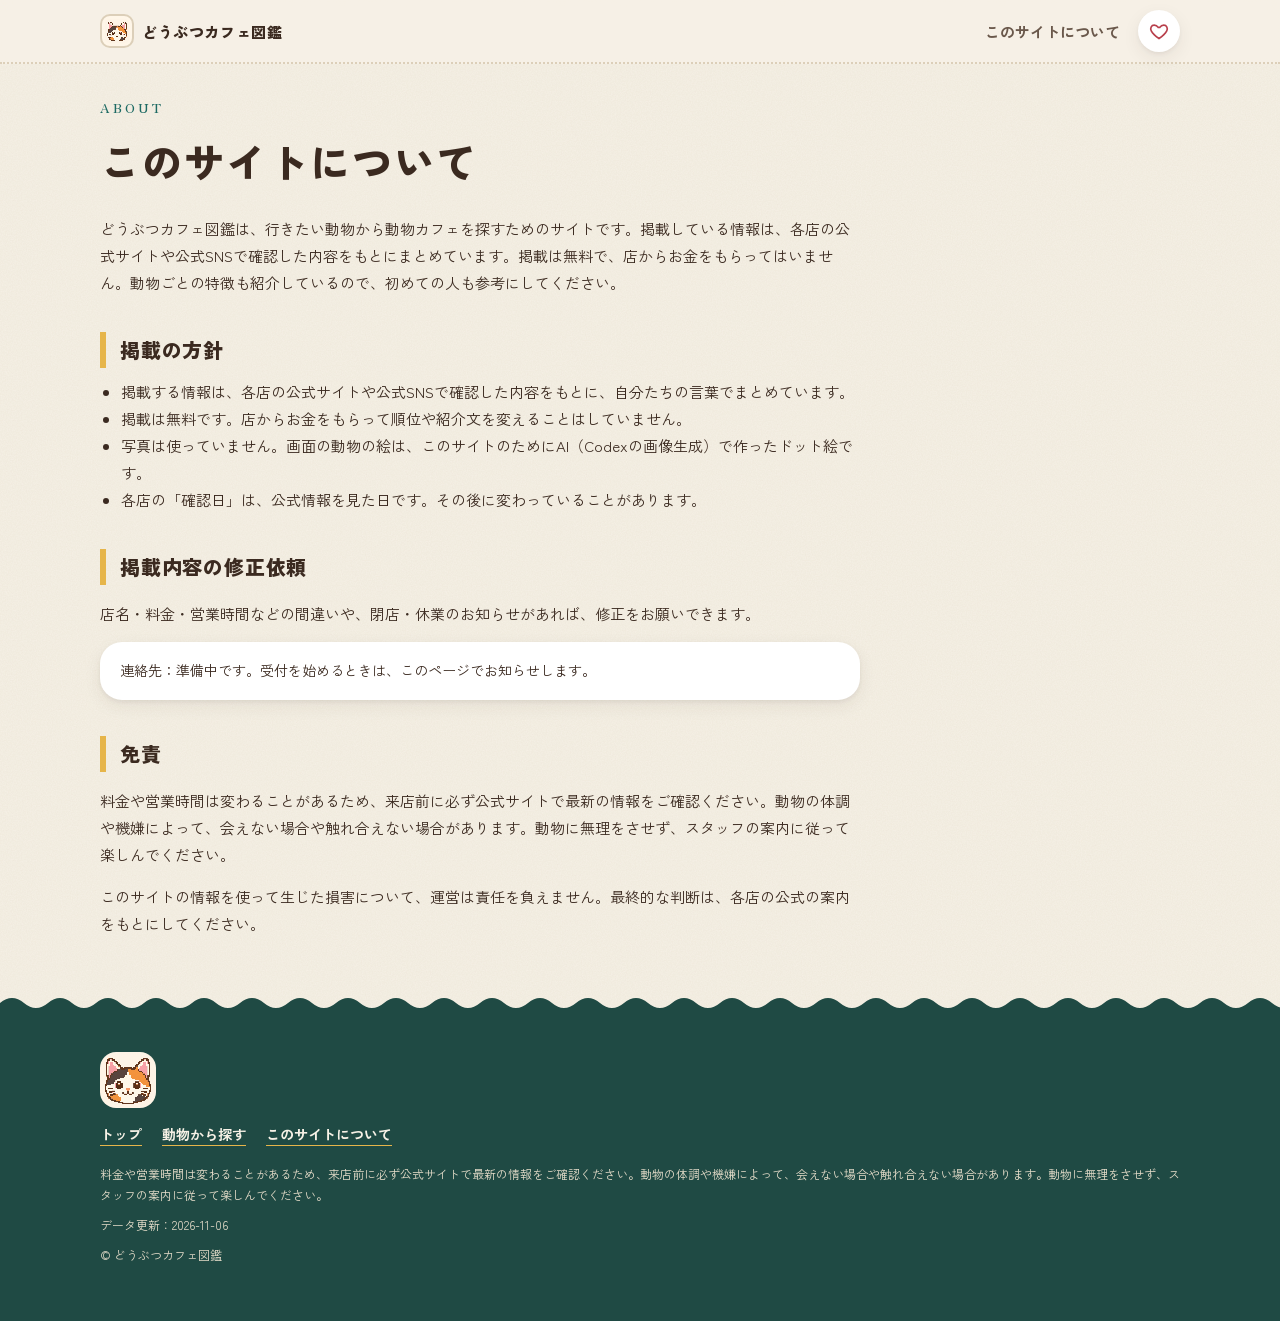
==== site/about.html @ 6e583572 "どうぶつカフェ図鑑 初回公開 Co-Authored-By: Claude Fable 5.1 <noreply@anthropic.com>" ====
<!doctype html>
<html lang="ja">
<head>
<meta charset="utf-8">
<meta name="viewport" content="width=device-width, initial-scale=1">
<title>このサイトについて | どうぶつカフェ図鑑</title>
<meta name="description" content="どうぶつカフェ図鑑の掲載方針、修正依頼のご案内、免責事項をまとめたページです。">
<meta property="og:title" content="このサイトについて | どうぶつカフェ図鑑">
<meta property="og:description" content="どうぶつカフェ図鑑の掲載方針、修正依頼のご案内、免責事項をまとめたページです。">
<meta property="og:type" content="website">
<meta property="og:image" content="img/ogp.png">
<meta property="og:locale" content="ja_JP">
<meta name="twitter:card" content="summary_large_image">
<link rel="preconnect" href="https://fonts.googleapis.com">
<link rel="preconnect" href="https://fonts.gstatic.com" crossorigin>
<link href="https://fonts.googleapis.com/css2?family=Zen+Kaku+Gothic+New:wght@400;500;700;900&family=Zen+Old+Mincho:wght@500;700&display=swap" rel="stylesheet">
<link rel="icon" href="img/favicon.svg" type="image/svg+xml">
<link rel="stylesheet" href="css/style.css">
</head>
<body data-page="about">
<div id="app"></div>
<script src="data.js"></script>
<script src="js/app.js"></script>
</body>
</html>
---- site/css/style.css ----
/* どうぶつカフェ図鑑 — 紙の質感・ドット絵・複数アクセントの見た目 */
:root{
 --paper:#F6F1E6;--mint:#E8F3EC;--card:#fff;--px-bg:#FFF6E8;
 --ink:#3B2A20;--sub:#6A584B;--line:#DCCFB9;
 --coral:#D9626B;--coral-d:#B83F4B;--teal:#2F8F86;--teal-d:#1D6A63;--mustard:#E6B54A;--lav:#A99BD1;--forest:#1F4A44;
 --r:22px;--shadow:0 2px 4px rgba(59,42,32,.06),0 6px 18px rgba(59,42,32,.07);
 --tex:url("data:image/svg+xml,%3Csvg xmlns='http://www.w3.org/2000/svg' width='220' height='220'%3E%3Cfilter id='n'%3E%3CfeTurbulence type='fractalNoise' baseFrequency='.8' numOctaves='2' stitchTiles='stitch'/%3E%3CfeColorMatrix values='0 0 0 0 .35 0 0 0 0 .25 0 0 0 0 .15 0 0 0 .09 0'/%3E%3C/filter%3E%3Crect width='100%25' height='100%25' filter='url(%23n)'/%3E%3C/svg%3E");
 --serif:"Zen Old Mincho","Hiragino Mincho ProN","Yu Mincho",serif;
}
*{box-sizing:border-box}
html{scroll-behavior:smooth}
body{margin:0;background:var(--paper) var(--tex);color:var(--ink);font-family:"Zen Kaku Gothic New","Hiragino Sans","Yu Gothic",system-ui,sans-serif;line-height:1.8;-webkit-font-smoothing:antialiased;overflow-x:hidden}
a{color:inherit;text-decoration:none}
img{display:block;max-width:100%}
button{font:inherit;color:inherit;cursor:pointer}
.wrap{max-width:1120px;margin:0 auto;padding:0 20px}
:focus-visible{outline:3px solid var(--teal-d);outline-offset:2px;border-radius:8px}
.px{image-rendering:pixelated;image-rendering:crisp-edges;image-rendering:pixelated}
.px.fb{image-rendering:auto;object-fit:contain}
.eyebrow,.en{font-family:var(--serif);font-weight:700;font-size:13px;letter-spacing:.24em;color:var(--teal-d);text-transform:uppercase}
button:active,.btn:active,.chip:active,.pill:active{transform:scale(.98)}

/* bands */
.band{position:relative;background:var(--paper) var(--tex);padding:44px 0 56px}
.band.b-mint{background-color:var(--mint)}
.band.b-top{padding-top:20px}
.band+.band::before{content:"";position:absolute;left:0;right:0;top:-13px;height:14px;background:url("data:image/svg+xml,%3Csvg xmlns='http://www.w3.org/2000/svg' width='48' height='14' viewBox='0 0 48 14'%3E%3Cpath d='M0 14V8Q12 -2 24 8T48 8V14Z' fill='%23F6F1E6'/%3E%3C/svg%3E") repeat-x bottom left/48px 14px;pointer-events:none;z-index:2}
.band.b-mint::before{background-image:url("data:image/svg+xml,%3Csvg xmlns='http://www.w3.org/2000/svg' width='48' height='14' viewBox='0 0 48 14'%3E%3Cpath d='M0 14V8Q12 -2 24 8T48 8V14Z' fill='%23E8F3EC'/%3E%3C/svg%3E")!important}
.sec-title{display:flex;flex-direction:column;align-items:flex-start;gap:0;margin:0 0 22px;position:relative;padding-bottom:14px}
.sec-title h2{margin:0;font-size:clamp(26px,4.4vw,36px);font-weight:900;letter-spacing:.06em;line-height:1.35}
.sec-title .sub{font-size:14px;color:var(--sub);font-weight:500}
.sec-title::after{content:"";position:absolute;left:0;bottom:0;width:64px;height:8px;background:url("data:image/svg+xml,%3Csvg xmlns='http://www.w3.org/2000/svg' width='16' height='8' viewBox='0 0 16 8'%3E%3Cpath d='M0 4Q4 0 8 4T16 4' fill='none' stroke='%23D9626B' stroke-width='2' stroke-linecap='round'/%3E%3C/svg%3E") repeat-x left/16px 8px}

/* header */
.hdr{position:sticky;top:0;z-index:30;background:rgba(246,241,230,.94);backdrop-filter:blur(8px);border-bottom:2px dotted var(--line)}
.hdr .wrap{display:flex;align-items:center;justify-content:space-between;height:62px;gap:8px}
.logo{display:flex;align-items:center;gap:8px;font-weight:900;font-size:15px;letter-spacing:.04em;white-space:nowrap}
.logo-px{width:34px;height:34px;padding:3px;border-radius:10px;background:var(--px-bg);border:2px solid var(--line);flex:none}
.hnav{display:flex;align-items:center;gap:10px}
.hnav .about-link{font-size:15px;font-weight:700;color:var(--sub);padding:6px 8px;white-space:nowrap}
.hnav .about-link:hover{color:var(--coral-d)}
.favlink{position:relative;display:inline-flex;align-items:center;justify-content:center;width:42px;height:42px;border-radius:50%;background:#fff;box-shadow:var(--shadow);transition:transform .15s;flex:none}
.favlink:hover{transform:translateY(-2px)}
.favlink svg{width:20px;height:20px;fill:none;stroke:var(--coral-d);stroke-width:2}
.badge{position:absolute;top:-4px;right:-4px;min-width:20px;height:20px;padding:0 5px;border-radius:10px;background:var(--coral-d);color:#fff;font-size:11px;font-weight:700;line-height:20px;text-align:center}
.badge[hidden]{display:none}

/* hero */
.b-hero{padding:44px 0 72px;overflow:hidden}
.b-hero::after{content:"";position:absolute;right:-10px;top:18px;width:150px;height:96px;background:radial-gradient(var(--mustard) 2.5px,transparent 3px) 0 0/16px 16px;opacity:.7;pointer-events:none}
.b-hero::before{content:"";position:absolute;left:-30px;bottom:14px;width:130px;height:80px;background:radial-gradient(var(--lav) 2.5px,transparent 3px) 0 0/16px 16px;opacity:.6;pointer-events:none}
.band.b-hero+.band::before{z-index:2}
.hero{display:grid;grid-template-columns:1fr;gap:32px;align-items:center;position:relative;z-index:1}
@media(min-width:900px){.hero{grid-template-columns:1fr 1.05fr;gap:48px}}
.hero .eyebrow{color:var(--coral-d);letter-spacing:.34em}
.hero h1{margin:8px 0 14px;font-size:clamp(34px,4.4vw,52px);font-weight:900;line-height:1.2;letter-spacing:.05em}
.hero .tagline{margin:0;font-size:clamp(16px,2.2vw,20px);font-weight:700;letter-spacing:.05em;line-height:1.8}
.hero .desc{margin:14px 0 0;max-width:540px;font-size:14px;color:var(--sub);line-height:1.95}
.hero-cta{margin-top:22px}
.collage{display:grid;grid-template-columns:repeat(4,1fr);gap:10px}
@media(min-width:900px){.collage{gap:16px}}
.win{position:relative;aspect-ratio:1;border-radius:20px 20px 16px 16px;background:var(--px-bg);border:3px solid var(--c);box-shadow:0 3px 0 rgba(59,42,32,.12),var(--shadow);overflow:hidden;display:flex;align-items:flex-end;justify-content:center}
.win::before{content:"";position:absolute;left:0;right:0;top:0;height:12px;background:repeating-linear-gradient(90deg,var(--coral) 0 12px,#fff 12px 24px);z-index:1;opacity:.92}
.win .px{width:84%;height:auto;margin-bottom:5%}
.win .px.fb{width:84%}
@media(min-width:900px){.win:nth-child(4n+2),.win:nth-child(4n+4){transform:translateY(14px)}.collage{padding-bottom:14px}}
.win:nth-child(3n+2)::before{background:repeating-linear-gradient(90deg,var(--teal) 0 12px,#fff 12px 24px)}
.win:nth-child(3n)::before{background:repeating-linear-gradient(90deg,var(--mustard) 0 12px,#fff 12px 24px)}

/* animal tiles */
.tiles{display:grid;grid-template-columns:repeat(6,1fr);gap:14px}
.tile{--c:#eee;position:relative;display:flex;flex-direction:column;align-items:center;background:var(--card);border-radius:var(--r);box-shadow:var(--shadow);padding:10px 8px 12px;text-align:center;border:2px solid transparent;transition:transform .18s,box-shadow .18s,border-color .18s}
.tile:hover{transform:translateY(-5px);box-shadow:0 10px 24px rgba(59,42,32,.16);border-color:var(--c)}
.tpx{display:block;width:100%;aspect-ratio:1;border-radius:16px;background:var(--px-bg);border:2px solid var(--c);overflow:hidden}
.tpx .px{width:100%;height:100%;object-fit:contain}
.tile .nm{display:block;font-size:14px;font-weight:700;margin-top:8px;line-height:1.4}
.tile .ct{display:block;font-size:12px;color:var(--coral-d);font-weight:700;margin-top:2px}
.tile.zero .tpx{opacity:.7}
.tile.zero .ct{color:var(--sub);font-weight:500}
.tiles-sec{scroll-margin-top:62px}

.crumb{font-size:13px;color:var(--sub);margin:0 0 16px}
.crumb a:hover{color:var(--coral-d);text-decoration:underline}
.animal-head{display:flex;align-items:center;gap:22px;padding:6px 0 4px}
.apx{flex:none;width:132px;height:132px;border-radius:26px;background:var(--px-bg);border:3px solid var(--c);box-shadow:var(--shadow);overflow:hidden}
.apx .px{width:100%;height:100%;object-fit:contain}
.animal-head h1{margin:2px 0 0;font-size:clamp(28px,5vw,42px);font-weight:900;letter-spacing:.04em;display:flex;align-items:baseline;gap:12px;flex-wrap:wrap;line-height:1.3}
.animal-head .cnt{font-size:15px;font-weight:700;color:var(--coral-d);letter-spacing:.04em}
.animal-head p{margin:6px 0 0;color:var(--sub);font-size:14px;max-width:680px}

/* search + filters */
.search{display:flex;align-items:center;gap:10px;background:#fff;border-radius:999px;box-shadow:var(--shadow);padding:0 22px;height:58px;border:2px solid var(--line)}
.search:focus-within{border-color:var(--teal-d)}
.search svg{width:20px;height:20px;stroke:var(--sub);fill:none;stroke-width:2;flex:none}
.search input{flex:1;border:0;outline:0;background:transparent;font:inherit;font-size:16px;color:var(--ink);height:100%;min-width:0}
.search input::placeholder{color:#85726A}
.pills{display:flex;flex-wrap:wrap;gap:8px;margin-top:14px;align-items:center}
.pill{display:inline-flex;align-items:center;gap:6px;border:2px solid var(--line);background:#fff;border-radius:999px;padding:7px 12px 7px 16px;font-size:14px;font-weight:500;transition:border-color .15s,background-color .15s,color .15s,transform .08s}
.pill:hover{border-color:var(--teal)}
.pill .n{background:var(--coral-d);color:#fff;border-radius:10px;font-size:11px;font-weight:700;padding:0 7px;line-height:18px}
.pill .car{width:8px;height:8px;border-right:2px solid currentColor;border-bottom:2px solid currentColor;transform:rotate(45deg) translateY(-2px);transition:transform .15s}
.pill[aria-expanded=true]{background:var(--ink);color:#fff;border-color:var(--ink)}
.pill[aria-expanded=true] .car{transform:rotate(-135deg) translateY(-2px)}
.pill.on:not([aria-expanded=true]){border-color:var(--coral-d)}
.clear{border:0;background:none;color:var(--sub);text-decoration:underline;font-size:13px;padding:8px}
.panel{background:#fff;border-radius:var(--r);box-shadow:var(--shadow);padding:16px 20px;margin-top:10px;display:grid;grid-template-columns:repeat(auto-fill,minmax(180px,1fr));gap:4px 16px;max-height:320px;overflow:auto}
.panel[hidden]{display:none}
.panel label{display:flex;align-items:center;gap:8px;font-size:14px;padding:5px 0;cursor:pointer}
.panel input{accent-color:var(--teal-d);width:16px;height:16px;margin:0}
.panel small{color:var(--sub);margin-left:auto}
.chips-row{display:flex;align-items:center;gap:10px;margin-top:12px}
.chips-row .lbl{flex:none;font-family:var(--serif);font-size:12px;font-weight:700;letter-spacing:.2em;color:var(--teal-d)}
.chips{display:flex;gap:8px;overflow-x:auto;padding:4px 2px 8px;scrollbar-width:thin;-webkit-overflow-scrolling:touch}
.chip{flex:none;white-space:nowrap;border:2px solid var(--line);background:#fff;border-radius:999px;padding:4px 14px;font-size:13px;font-weight:500;transition:border-color .15s,background-color .15s,color .15s,transform .08s}
.chip small{color:var(--sub);margin-left:5px;font-size:12px}
.chip:hover{border-color:var(--teal)}
.chip[aria-pressed=true]{background:var(--teal-d);border-color:var(--teal-d);color:#fff}
.chip[aria-pressed=true] small{color:#fff}
.count{display:flex;align-items:baseline;gap:10px;margin:26px 0 16px;flex-wrap:wrap}
.count .num{font-family:var(--serif);font-size:clamp(24px,2.6vw,34px);font-weight:700;line-height:1;color:var(--coral-d)}
.count .shown{font-size:13px;color:var(--sub)}
.sortbox{margin-left:auto;display:flex;align-items:center;gap:8px;font-size:13px;color:var(--sub);align-self:center}
.sortbox select{font:inherit;font-size:14px;color:var(--ink);background:#fff;border:2px solid var(--line);border-radius:999px;padding:6px 14px;cursor:pointer}
.more{display:flex;justify-content:center;margin-top:32px}
.more button{border:2px solid var(--line);background:#fff;border-radius:999px;padding:7px 32px;font-size:14px;font-weight:700;letter-spacing:.06em;color:var(--ink);transition:background .15s,color .15s,transform .1s}
.more button:hover{border-color:var(--ink)}
.more[hidden]{display:none}

/* cards */
.grid{display:grid;grid-template-columns:1fr;gap:22px;position:relative}
@media(min-width:640px){.grid{grid-template-columns:repeat(2,1fr)}}
@media(min-width:960px){.grid{grid-template-columns:repeat(3,1fr);gap:26px}}
.card{--c:#eee;position:relative;background:var(--card);border-radius:var(--r);border:2px solid var(--c);box-shadow:var(--shadow);overflow:hidden;display:flex;flex-direction:column;transition:transform .15s,box-shadow .15s}
.card:hover{transform:translateY(-2px);box-shadow:0 8px 22px rgba(59,42,32,.14)}
.card:has(h3 a:focus-visible){outline:3px solid var(--teal-d);outline-offset:2px}
.thumb{position:relative;aspect-ratio:5/4;background:var(--px-bg);display:flex;align-items:center;justify-content:center;overflow:hidden}
.thumb img.px{position:absolute;left:50%;top:50%;transform:translate(-50%,-50%);height:94%;width:auto;aspect-ratio:1;object-fit:contain}
.thumb img.px.fb{height:80%}
.thumb img.photo{position:absolute;inset:0;width:100%;height:100%;object-fit:cover}
.ribbon{position:absolute;left:0;top:14px;background:var(--c);color:var(--ink);font-size:12px;font-weight:900;letter-spacing:.06em;line-height:1;padding:7px 14px 7px 12px;border-radius:0 999px 999px 0;box-shadow:0 2px 0 rgba(59,42,32,.18)}
.card .body{padding:14px 18px 16px;display:flex;flex-direction:column;gap:8px;flex:1}
.card h3{margin:0;font-size:17px;font-weight:900;line-height:1.5;text-wrap:pretty;display:-webkit-box;-webkit-line-clamp:2;-webkit-box-orient:vertical;overflow:hidden}
.card h3 a::after{content:"";position:absolute;inset:0}
.card h3 a:focus-visible{outline:0}
.area{font-size:13px;color:var(--sub);line-height:1.6}
.badges{display:flex;flex-wrap:wrap;gap:6px}
.bdg{display:inline-flex;align-items:center;gap:4px;font-size:12px;font-weight:700;line-height:1;padding:6px 10px;border-radius:999px;background:#fff;border:1.5px solid #DCCFB8;color:#5A4638;letter-spacing:.03em}
.bdg.rv-reco{background:#FBE8C6;color:#6B4A0A}
.bdg.rv-must{background:var(--coral-d);color:#fff}
.tags{display:flex;flex-wrap:wrap;gap:6px}
.tag{font-size:12px;line-height:1;padding:5px 9px;border-radius:8px;border:1.5px solid var(--teal);color:var(--teal-d);font-weight:500;background:#fff}
.tag.an{border-color:transparent;background:var(--c,#eee);color:var(--ink);font-weight:700}
.detail-link{margin-top:auto;padding-top:6px;display:flex;align-items:center;justify-content:flex-end;gap:10px;font-family:var(--serif);font-size:12px;font-weight:700;letter-spacing:.2em;color:var(--coral-d)}
.go{display:inline-flex;align-items:center;justify-content:center;width:34px;height:34px;border-radius:50%;background:var(--coral-d);color:#fff;font-style:normal;font-family:inherit;font-size:16px;letter-spacing:0;transition:transform .2s}
.card:hover .go{transform:translateX(3px)}
.fbtn{position:absolute;top:10px;right:10px;z-index:2;width:40px;height:40px;border-radius:50%;border:0;background:rgba(255,255,255,.95);display:flex;align-items:center;justify-content:center;box-shadow:var(--shadow)}
.fbtn svg,.favbig svg{width:18px;height:18px;fill:none;stroke:var(--coral-d);stroke-width:2}
.fbtn[aria-pressed=true] svg,.favbig[aria-pressed=true] svg{fill:var(--coral-d);stroke:var(--coral-d)}
.empty-px{position:relative;display:block;width:112px;height:112px;margin:0 auto 10px;border-radius:22px;background:var(--px-bg);border:3px solid var(--line);overflow:hidden}
.empty-px .px{width:100%;height:100%;object-fit:contain}
.empty-px::after{content:"";position:absolute;left:26%;width:48%;top:51%;height:15%;background:#FFF6EA;opacity:0;animation:blink 120ms ease-in-out 700ms 1 both}
@keyframes blink{0%,100%{opacity:0}30%,70%{opacity:1}}
.empty p{margin:0}
.empty{grid-column:1/-1;background:#fff;border-radius:var(--r);padding:48px 20px;text-align:center;color:var(--sub);box-shadow:var(--shadow)}

/* not found */
.notfound{text-align:center;padding:48px 12px 24px;max-width:520px;margin:0 auto}
.nf-px{width:140px;height:140px;margin:0 auto 12px;border-radius:28px;background:var(--px-bg);border:3px solid var(--line);overflow:hidden}
.nf-px .px{width:100%;height:100%;object-fit:contain}
.notfound h1{margin:6px 0 10px;font-size:clamp(22px,4vw,30px);font-weight:900}
.notfound p{color:var(--sub);margin:0 0 6px}
.nf-actions{display:flex;flex-wrap:wrap;gap:10px;justify-content:center;margin-top:22px}

/* detail */
.detail{display:grid;grid-template-columns:1fr;gap:28px;margin-top:8px}
@media(min-width:880px){.detail{grid-template-columns:1fr 1.05fr;gap:44px}}
.detail .thumb{aspect-ratio:1;border-radius:28px;border:3px solid var(--c);box-shadow:var(--shadow);max-width:560px;width:100%}
.detail .thumb img.px{height:88%}
.detail h1{margin:4px 0 12px;font-size:clamp(26px,4vw,36px);font-weight:900;line-height:1.4}
.detail .badges{margin-bottom:14px}
.detail .bdg{font-size:13px;padding:7px 12px}
.actions{display:flex;flex-wrap:wrap;gap:10px;margin:0 0 14px}
.btn{display:inline-flex;align-items:center;gap:10px;border-radius:999px;padding:11px 22px;font-size:14px;font-weight:700;border:2px solid var(--coral-d);background:var(--coral-d);color:#fff;transition:background .15s,border-color .15s,transform .15s}
.btn:hover{background:var(--ink);border-color:var(--ink);transform:scale(1.03)}
.btn:active{transform:scale(.98);transition-duration:.08s}
.btn.ghost{background:#fff;color:var(--ink);border-color:var(--ink)}
.btn.ghost:hover{color:#fff}
.btn .go{width:22px;height:22px;background:#fff;color:var(--coral-d);font-size:13px}
.favbig,.copybtn{display:inline-flex;align-items:center;gap:8px;border-radius:999px;padding:10px 18px;font-size:14px;font-weight:700;border:2px solid var(--line);background:#fff;transition:border-color .15s,background-color .15s,color .15s,transform .08s}
.favbig:hover,.copybtn:hover{border-color:var(--teal)}
.copybtn.done{background:var(--teal-d);border-color:var(--teal-d);color:#fff}
.meta{font-size:13px;color:var(--sub);margin-bottom:10px}
.lead{margin:16px 0;font-size:15px}
table.info{width:100%;border-collapse:separate;border-spacing:0;background:#fff;border-radius:var(--r);box-shadow:var(--shadow);overflow:hidden;margin-top:18px;font-size:14px}
.info th,.info td{padding:12px 16px;text-align:left;vertical-align:top;border-bottom:2px dotted var(--line)}
.info tr:last-child th,.info tr:last-child td{border-bottom:0}
.info th{width:7em;font-weight:700;color:var(--teal-d);white-space:nowrap}
.maplink{display:inline-block;margin-left:10px;font-size:13px;font-weight:700;color:var(--coral-d);white-space:nowrap}
.maplink:hover{text-decoration:underline}

/* about */
.about-page{max-width:760px;padding-top:12px}
.about-page h1{margin:6px 0 18px;font-size:clamp(28px,5vw,40px);font-weight:900;letter-spacing:.05em}
.about-page h2{margin:36px 0 10px;font-size:20px;font-weight:900;letter-spacing:.04em;padding-left:14px;border-left:6px solid var(--mustard)}
.about-page p,.about-page li{font-size:15px}
.about-page ul{padding-left:1.3em;margin:8px 0}
.about-page .box{background:#fff;border-radius:var(--r);box-shadow:var(--shadow);padding:16px 20px;font-size:14px}

/* footer */
.ftr{position:relative;margin-top:0;padding:44px 0 48px;background:var(--forest);color:#F6F1E6;font-size:12px}
.ftr::before{content:"";position:absolute;left:0;right:0;top:-13px;height:14px;background:url("data:image/svg+xml,%3Csvg xmlns='http://www.w3.org/2000/svg' width='48' height='14' viewBox='0 0 48 14'%3E%3Cpath d='M0 14V8Q12 -2 24 8T48 8V14Z' fill='%231F4A44'/%3E%3C/svg%3E") repeat-x bottom left/48px 14px}
.ftr .ftr-px{width:56px;height:56px;border-radius:16px;background:var(--px-bg);margin-bottom:14px}
.ftr p{margin:0 0 8px;color:#E4DCC9}
.ftr nav{display:flex;flex-wrap:wrap;gap:8px 20px;margin-bottom:16px;font-size:14px;font-weight:700}
.ftr nav a{color:#F6F1E6;text-decoration:underline;text-decoration-color:var(--mustard);text-underline-offset:5px}
.ftr nav a:hover{color:var(--mustard)}
.ftr :focus-visible{outline-color:var(--mustard)}

.chips-row[hidden]{display:none}
@media(max-width:900px){.tiles{grid-template-columns:repeat(4,1fr)}}
@media(max-width:560px){
 .wrap{padding:0 16px}
 .tiles{grid-template-columns:repeat(3,1fr);gap:10px}
 .tile{padding:7px 5px 9px}.tile .nm{font-size:12px}
 .band{padding:32px 0 44px}.b-hero{padding-top:28px}
 .collage{gap:8px}.win{border-radius:14px 14px 12px 12px;border-width:2px}.win::before{height:8px}
 .info th{width:5.5em;padding-right:6px}
 .sortbox{margin-left:0;width:100%}
 .maplink{display:block;margin:4px 0 0}
 .apx{width:88px;height:88px;border-radius:20px}.animal-head{gap:14px}
 .logo{font-size:14px;letter-spacing:.01em;gap:6px}.logo-px{width:28px;height:28px;border-radius:8px;padding:2px}
 .hnav{gap:2px}.hnav .about-link{font-size:14px;padding:6px 4px}
 .hdr .wrap{gap:4px}
}
@media(prefers-reduced-motion:reduce){*{transition:none!important;animation:none!important;scroll-behavior:auto!important}.card:hover,.tile:hover,.favlink:hover,.card:hover .go,.btn:hover{transform:none}button:active,.btn:active,.chip:active,.pill:active{transform:none}.empty-px::after{display:none}}

.hero .fact{margin:10px 0 0;font-size:14px;font-weight:700;color:var(--teal-d,#1D6A63);letter-spacing:.02em}
.hero .fact b{font-family:var(--serif);font-size:1.35em;font-weight:700;margin:0 2px}
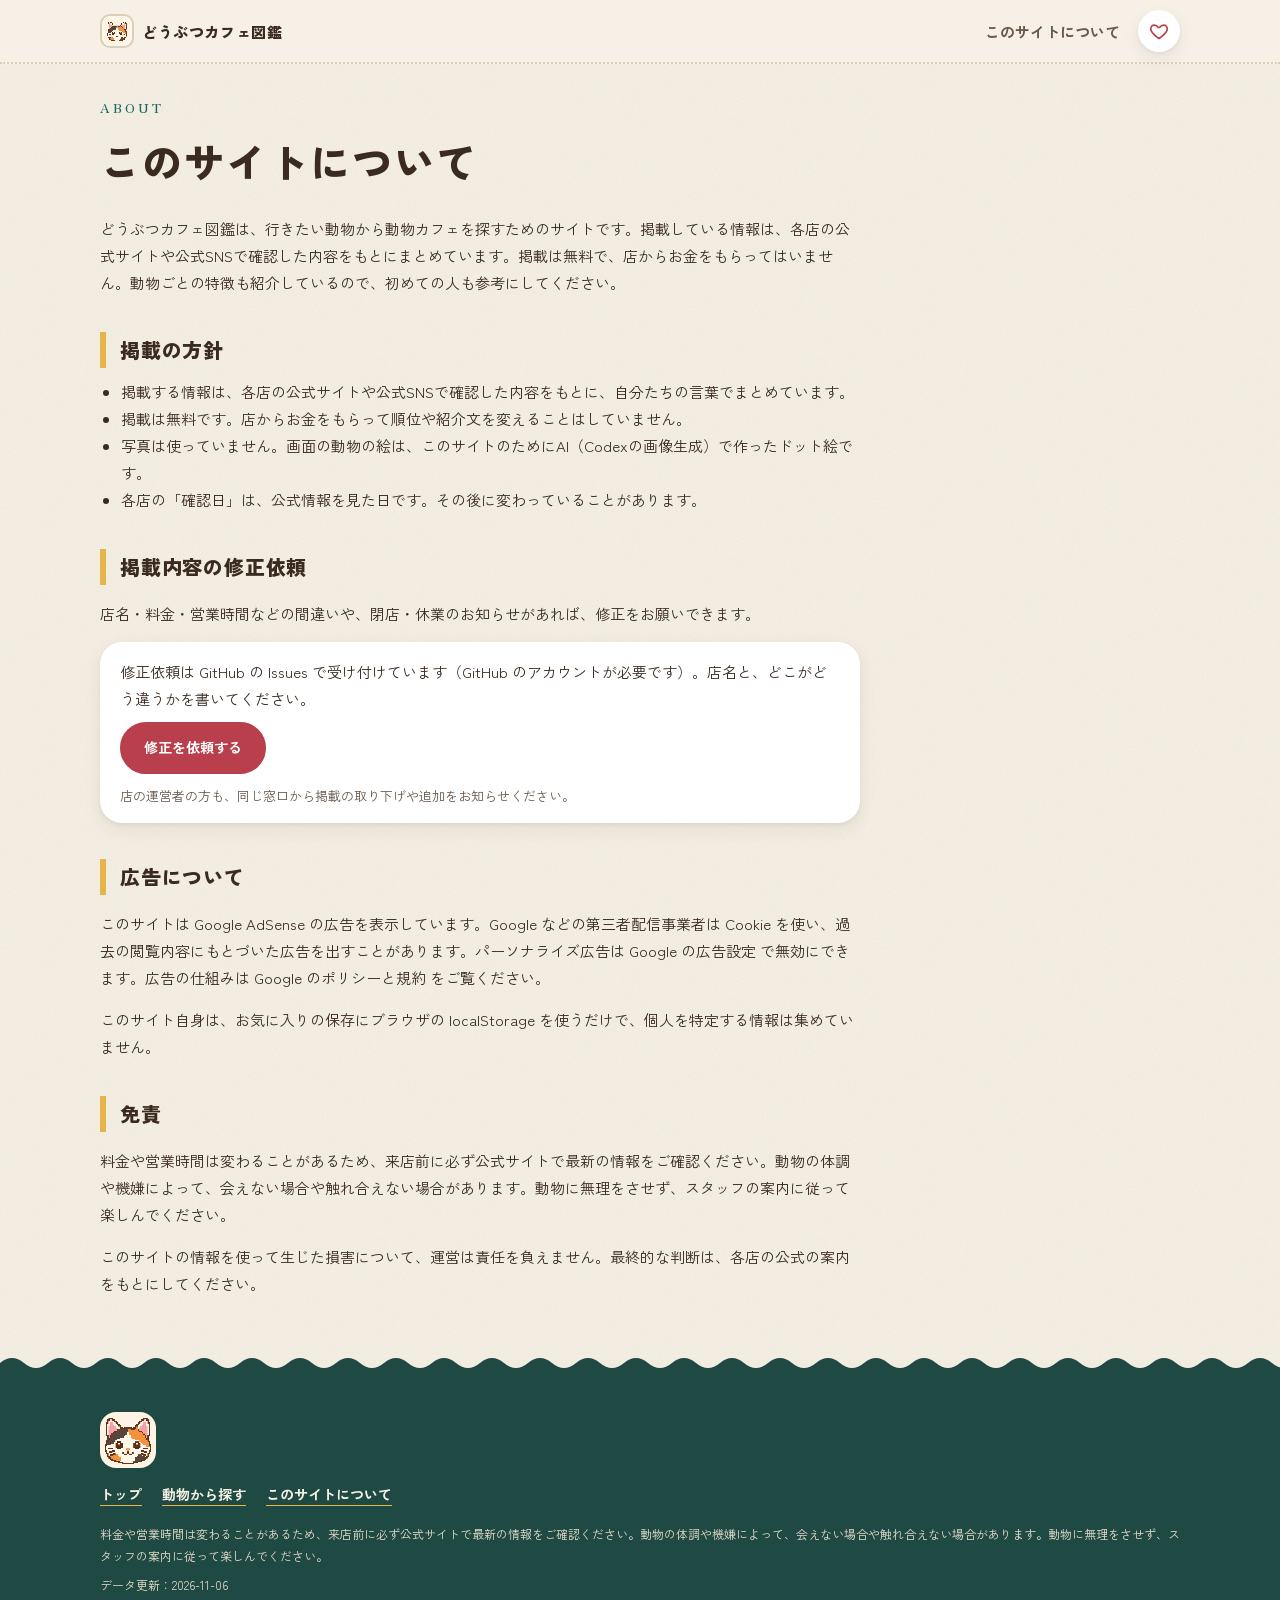
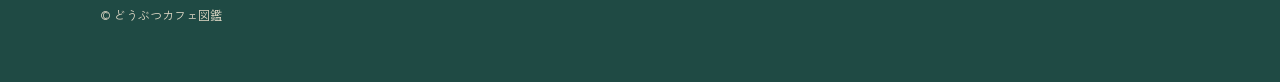
==== commit b36da387: "Google AdSense のタグ・ads.txt・広告の説明を追加 Co-Authored-By: Claude Fable 5.1 <noreply@anthropic.com>" ====
--- a/site/about.html
+++ b/site/about.html
@@ -16,6 +16,8 @@
 <link href="https://fonts.googleapis.com/css2?family=Zen+Kaku+Gothic+New:wght@400;500;700;900&family=Zen+Old+Mincho:wght@500;700&display=swap" rel="stylesheet">
 <link rel="icon" href="img/favicon.svg" type="image/svg+xml">
 <link rel="stylesheet" href="css/style.css">
+<!-- Google AdSense -->
+<script async src="https://pagead2.googlesyndication.com/pagead/js/adsbygoogle.js?client=ca-pub-9990610420404495" crossorigin="anonymous"></script>
 </head>
 <body data-page="about">
 <div id="app"></div>
--- a/site/css/style.css
+++ b/site/css/style.css
@@ -205,6 +205,7 @@
 .about-page p,.about-page li{font-size:15px}
 .about-page ul{padding-left:1.3em;margin:8px 0}
 .about-page .box{background:#fff;border-radius:var(--r);box-shadow:var(--shadow);padding:16px 20px;font-size:14px}
+.about-page .box p{margin:0 0 10px}.about-page .box p:last-child{margin:0}.about-page .box .note{color:var(--sub);font-size:13px}
 
 /* footer */
 .ftr{position:relative;margin-top:0;padding:44px 0 48px;background:var(--forest);color:#F6F1E6;font-size:12px}
